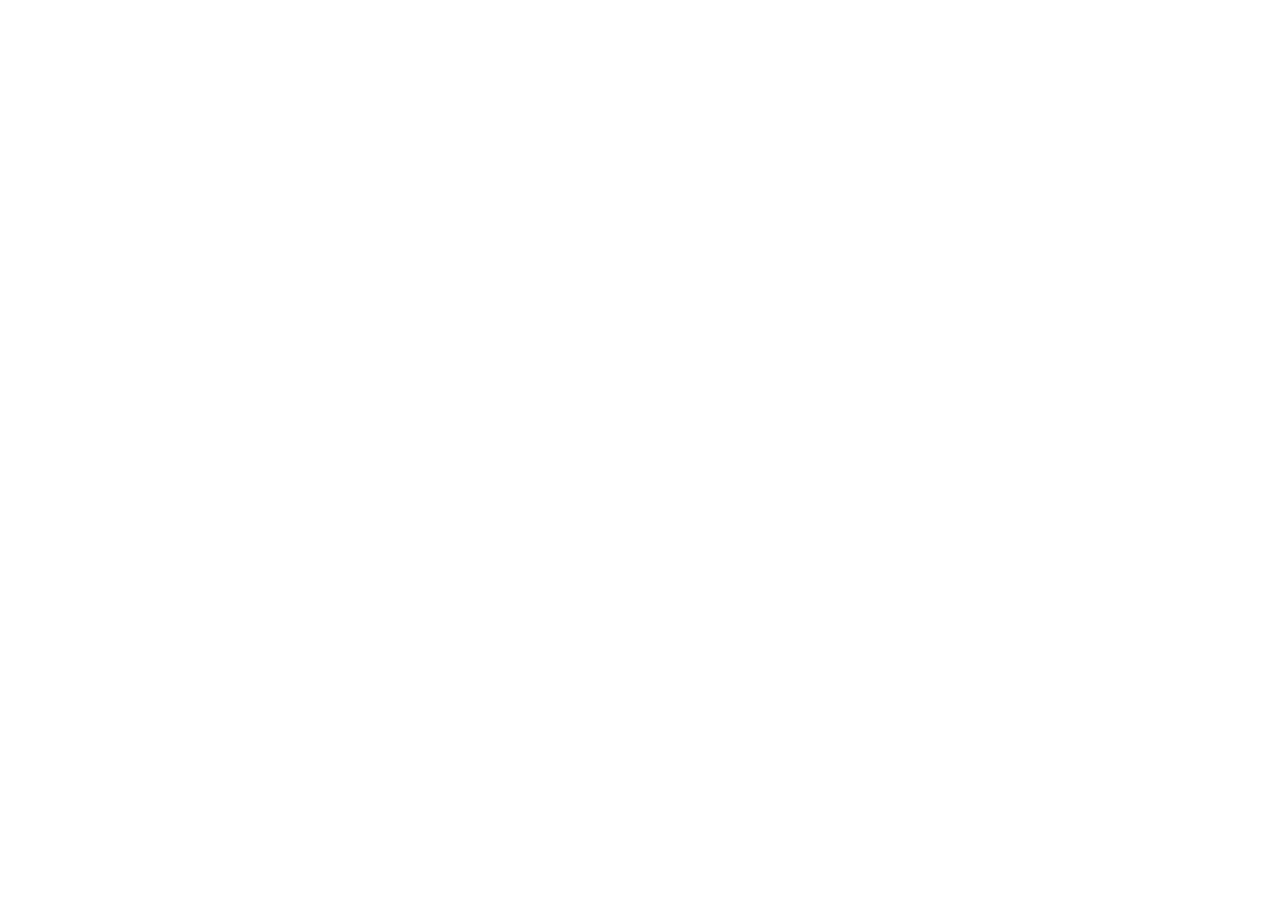
==== index.html @ f0321c80 "init" ====
<!DOCTYPE html>
<html lang="en">
<head>
    <meta charset="UTF-8">
    <meta name="viewport" content="width=device-width, initial-scale=1.0">

    <link rel="stylesheet" href="css/global.css">

    <title>Document</title>
</head>
<body>
    
</body>
</html>
---- css/global.css ----
@import url('https://fonts.googleapis.com/css2?family=Baloo+2:wght@400..800&family=Inter:ital,opsz,wght@0,14..32,100..900;1,14..32,100..900&display=swap');
@import url('https://fonts.googleapis.com/css2?family=Baloo+2:wght@400..800&family=Inter:ital,opsz,wght@0,14..32,100..900;1,14..32,100..900&family=Space+Grotesk:wght@300..700&display=swap');

:root{
    --main:             #FAE100;

    --bg-light:         #fff;
    --bg-dark:          #000;
    --bg-sec:           #1A1A1A;
}


body{
    font-family: "Space Grotesk", sans-serif;
}

h1{
    font-family: "Inter", sans-serif;
}
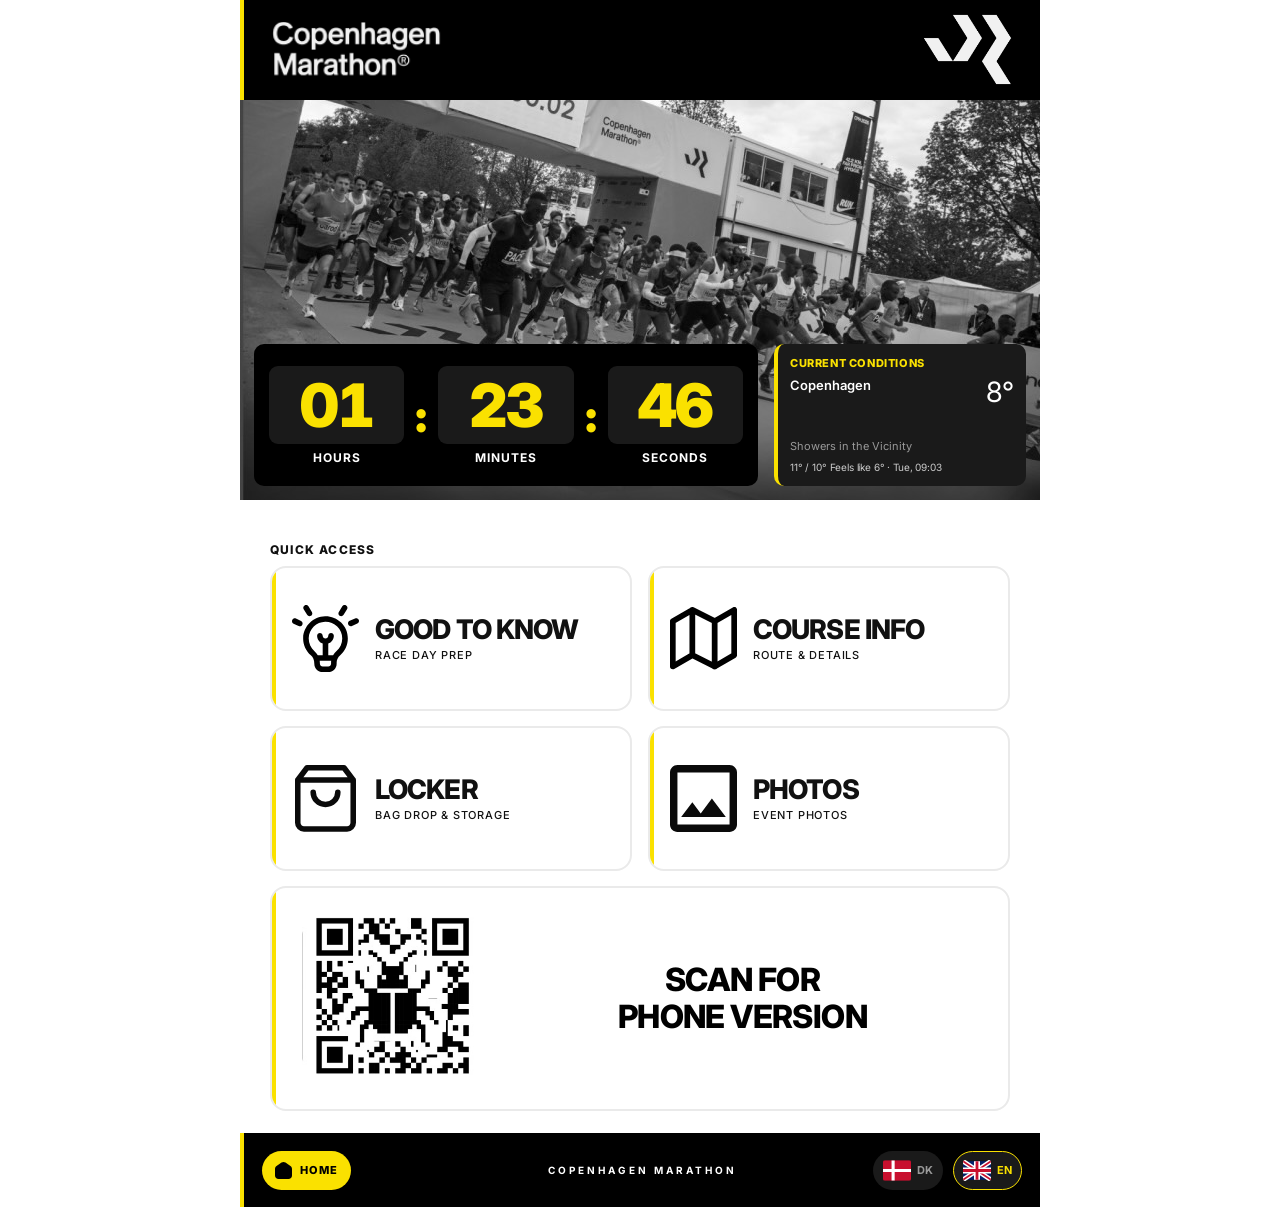
==== commit 53fc676b: "Header + footer, index main page" ====
--- a/index.html
+++ b/index.html
@@ -1,14 +1,184 @@
+
 <!DOCTYPE html>
 <html lang="en">
+
 <head>
     <meta charset="UTF-8">
     <meta name="viewport" content="width=device-width, initial-scale=1.0">
 
+    <title>Copenhagen Marathon | Home</title>
+
     <link rel="stylesheet" href="css/global.css">
+    <link rel="stylesheet" href="index.css">
 
-    <title>Document</title>
+    <script src="Javascript/shared.js" defer></script>
+    <script src="index.js" defer></script>
 </head>
-<body>
-    
+
+<body data-page="home">
+
+    <!-- SHARED HEADER -->
+    <div id="site-header"></div>
+
+    <main class="home-page">
+
+        <!-- HERO SECTION -->
+        <section class="hero-area">
+
+            <img
+                class="hero-image"
+                src="assets/img/home-cropped.jpeg"
+                alt="Runners starting the Copenhagen Marathon"
+            >
+
+            <!-- COUNTDOWN AND WEATHER -->
+            <div class="status-section">
+
+                <div class="countdown" role="timer">
+
+                    <div class="time-unit">
+                        <div class="time-number" id="hours">01</div>
+                        <span class="time-label">HOURS</span>
+                    </div>
+
+                    <span class="time-colon">:</span>
+
+                    <div class="time-unit">
+                        <div class="time-number" id="minutes">23</div>
+                        <span class="time-label">MINUTES</span>
+                    </div>
+
+                    <span class="time-colon">:</span>
+
+                    <div class="time-unit">
+                        <div class="time-number" id="seconds">47</div>
+                        <span class="time-label">SECONDS</span>
+                    </div>
+
+                </div>
+
+                <!-- WEATHER -->
+                <div class="weather">
+
+                    <h2 class="weather-heading">
+                        CURRENT CONDITIONS
+                    </h2>
+
+                    <div class="weather-top">
+                        <span class="weather-city">Copenhagen</span>
+                        <span class="weather-temperature">8°</span>
+                    </div>
+
+                    <p class="weather-description">
+                        Showers in the Vicinity
+                    </p>
+
+                    <p class="weather-details">
+                        11° / 10° Feels like 6° · Tue, 09:03
+                    </p>
+
+                </div>
+
+            </div>
+
+        </section>
+
+
+        <!-- QUICK ACCESS -->
+        <section class="home-content">
+
+            <h2 class="section-heading">QUICK ACCESS</h2>
+
+            <nav class="quick-access" aria-label="Quick access">
+
+                <a href="goodtoknow.html" class="access-card">
+
+                    <img
+                        src="assets/icons/iconGoodToKnow.svg"
+                        alt=""
+                        class="access-icon"
+                    >
+
+                    <div class="access-text">
+                        <h3 class="access-title">GOOD TO KNOW</h3>
+                        <p class="access-subtitle">RACE DAY PREP</p>
+                    </div>
+
+                </a>
+
+
+                <a href="trails.html" class="access-card">
+
+                    <img
+                        src="assets/icons/iconCourse.svg"
+                        alt=""
+                        class="access-icon"
+                    >
+
+                    <div class="access-text">
+                        <h3 class="access-title">COURSE INFO</h3>
+                        <p class="access-subtitle">ROUTE & DETAILS</p>
+                    </div>
+
+                </a>
+
+
+                <a href="lockers.html" class="access-card">
+
+                    <img
+                        src="assets/icons/iconLocker.svg"
+                        alt=""
+                        class="access-icon"
+                    >
+
+                    <div class="access-text">
+                        <h3 class="access-title">LOCKER</h3>
+                        <p class="access-subtitle">BAG DROP & STORAGE</p>
+                    </div>
+
+                </a>
+
+
+                <a href="gallery.html" class="access-card">
+
+                    <img
+                        src="assets/icons/iconPhotos.svg"
+                        alt=""
+                        class="access-icon"
+                    >
+
+                    <div class="access-text">
+                        <h3 class="access-title">PHOTOS</h3>
+                        <p class="access-subtitle">EVENT PHOTOS</p>
+                    </div>
+
+                </a>
+
+            </nav>
+
+
+            <!-- QR CODE -->
+            <div class="qr-card">
+
+                <img
+                    src="assets/img/QR code.jpeg"
+                    alt="QR code for the phone version"
+                    class="qr-image"
+                >
+
+                <div class="qr-text">
+                    SCAN FOR<br>
+                    PHONE VERSION
+                </div>
+
+            </div>
+
+        </section>
+
+    </main>
+
+    <!-- SHARED FOOTER -->
+    <div id="site-footer"></div>
+
 </body>
-</html>+</html>
--- a/css/global.css
+++ b/css/global.css
@@ -1,19 +1,430 @@
-@import url('https://fonts.googleapis.com/css2?family=Baloo+2:wght@400..800&family=Inter:ital,opsz,wght@0,14..32,100..900;1,14..32,100..900&display=swap');
-@import url('https://fonts.googleapis.com/css2?family=Baloo+2:wght@400..800&family=Inter:ital,opsz,wght@0,14..32,100..900;1,14..32,100..900&family=Space+Grotesk:wght@300..700&display=swap');
-
-:root{
-    --main:             #FAE100;
-
-    --bg-light:         #fff;
-    --bg-dark:          #000;
-    --bg-sec:           #1A1A1A;
-}
-
-
-body{
+
+@import url('https://fonts.googleapis.com/css2?family=Baloo+2:wght@400..800&family=Bebas+Neue&family=Inter:wght@400;500;600;700;800;900&family=Space+Grotesk:wght@300..700&display=swap');
+
+
+/* ====================================== */
+/* VARIABLES                              */
+/* ====================================== */
+
+:root {
+    --main: #FAE100;
+
+    --bg-light: #FFFFFF;
+    --bg-dark: #000000;
+    --bg-sec: #1A1A1A;
+
+    --outline: #EAEAEA;
+
+    --kiosk-width: 800px;
+}
+
+
+/* ====================================== */
+/* RESET                                  */
+/* ====================================== */
+
+*,
+*::before,
+*::after {
+    box-sizing: border-box;
+}
+
+html {
+    margin: 0;
+    padding: 0;
+}
+
+body {
+    width: 100%;
+    max-width: var(--kiosk-width);
+
+    margin: 0 auto;
+    padding: 0;
+
+    background: var(--bg-light);
+    color: #111;
+
+    font-family: "Inter", sans-serif;
+}
+
+h1 {
     font-family: "Space Grotesk", sans-serif;
 }
 
-h1{
+/* Preserve original margins for other team pages. */
+main:not(.home-page):not(.trails-main):not(.sleeper-screen) {
+    margin: 25px 25px 0;
+}
+
+
+/* ====================================== */
+/* EXISTING REUSABLE STYLES               */
+/* ====================================== */
+
+.widget {
+    border: 2px solid var(--outline);
+    border-left: 4px solid var(--main);
+
+    border-radius: 16px;
+    padding: 16px 16px 20px;
+}
+
+.widget-heading {
     font-family: "Inter", sans-serif;
-}+    text-transform: uppercase;
+    margin: 0;
+}
+
+.btn-sec {
+    background: var(--main);
+    border-radius: 8px;
+    color: black;
+}
+
+
+/* ====================================== */
+/* SHARED COMPONENT CONTAINERS            */
+/* ====================================== */
+
+#site-header,
+#site-footer {
+    width: 100%;
+}
+
+#site-header:empty,
+#site-footer:empty {
+    display: none;
+}
+
+
+/* ====================================== */
+/* HEADER                                 */
+/* ====================================== */
+
+.cm-header {
+    width: 100%;
+    height: 100px;
+
+    display: flex;
+    align-items: center;
+    justify-content: space-between;
+
+    padding: 0 26px 0 28px;
+
+    background: #000;
+    color: white;
+
+    border-left: 4px solid var(--main);
+}
+
+
+/* WORDMARK - LEFT SIDE */
+
+.cm-header__brand {
+    position: relative;
+
+    display: block;
+    width: 170px;
+    height: 56px;
+
+    flex-shrink: 0;
+    overflow: hidden;
+
+    text-decoration: none;
+}
+
+/*
+   The PNG has transparent empty space.
+   Offset the image so only its visible artwork
+   occupies the wordmark area.
+*/
+
+.cm-header__brand img {
+    position: absolute;
+
+    display: block;
+    width: 230px;
+    height: auto;
+    max-width: none;
+
+    left: -17px;
+    top: -26px;
+}
+
+
+/* PAGE TITLE - SUBPAGES */
+
+.cm-header__title {
+    margin: 0;
+
+    color: white;
+
+    font-family: "Inter", sans-serif;
+    font-size: 22px;
+    font-weight: 800;
+
+    letter-spacing: 1px;
+    line-height: 1.1;
+    text-transform: uppercase;
+}
+
+
+/* MARATHON MARK - RIGHT SIDE */
+
+.cm-header__mark-window {
+    position: relative;
+
+    width: 90px;
+    height: 72px;
+
+    flex-shrink: 0;
+    overflow: hidden;
+}
+
+.cm-header__mark {
+    position: absolute;
+
+    display: block;
+    width: 124px;
+    height: auto;
+    max-width: none;
+
+    left: -24px;
+    top: -19px;
+}
+
+
+/* ====================================== */
+/* HEADER VARIATIONS                      */
+/* ====================================== */
+
+body[data-page="home"] .cm-header__title {
+    display: none;
+}
+
+body:not([data-page="home"]) .cm-header__brand {
+    display: none;
+}
+
+
+/* ====================================== */
+/* FOOTER                                 */
+/* ====================================== */
+
+.cm-footer {
+    width: 100%;
+    min-height: 74px;
+
+    display: grid;
+    grid-template-columns:
+        minmax(0, 1fr)
+        auto
+        minmax(0, 1fr);
+
+    align-items: center;
+
+    gap: 12px;
+    padding: 10px 18px;
+
+    background: #000;
+    color: white;
+
+    border-left: 4px solid var(--main);
+
+    font-family: "Inter", sans-serif;
+}
+
+
+/* HOME BUTTON */
+
+.cm-footer__home {
+    display: flex;
+    align-items: center;
+    justify-content: center;
+
+    width: fit-content;
+    height: 39px;
+
+    gap: 8px;
+    padding: 0 13px;
+
+    background: var(--main);
+    color: #000;
+
+    border-radius: 30px;
+
+    font-size: 11px;
+    font-weight: 800;
+    letter-spacing: 1px;
+
+    text-decoration: none;
+    white-space: nowrap;
+}
+
+.cm-footer__home-icon {
+    width: 17px;
+    height: 17px;
+
+    object-fit: contain;
+}
+
+.cm-footer__home:hover {
+    background: #FFE933;
+}
+
+
+/* CENTER BRANDING */
+
+.cm-footer__branding {
+    color: #FFF;
+
+    font-size: 10px;
+    font-weight: 700;
+    letter-spacing: 3px;
+
+    text-align: center;
+    white-space: nowrap;
+}
+
+
+/* LANGUAGE SELECTOR */
+
+.cm-footer__languages {
+    display: flex;
+    align-items: center;
+    justify-content: flex-end;
+
+    gap: 10px;
+}
+
+
+/* LANGUAGE BUTTONS */
+
+.cm-language-btn {
+    display: flex;
+    align-items: center;
+    justify-content: center;
+
+    height: 39px;
+
+    gap: 6px;
+    padding: 0 9px;
+
+    background: #1A1A1A;
+    color: #999;
+
+    border: 1px solid transparent;
+    border-radius: 25px;
+
+    font-family: "Inter", sans-serif;
+    font-size: 11px;
+    font-weight: 700;
+
+    cursor: pointer;
+}
+
+
+/* FLAGS */
+
+.cm-flag {
+    display: block;
+
+    width: 28px;
+    height: 21px;
+
+    flex-shrink: 0;
+
+    border-radius: 2px;
+    overflow: hidden;
+}
+
+
+/* ACTIVE LANGUAGE */
+
+.cm-language-btn.active {
+    color: var(--main);
+    border-color: var(--main);
+}
+
+.cm-language-btn:hover {
+    border-color: var(--main);
+}
+
+
+/* ====================================== */
+/* SLEEPER EXCEPTION                      */
+/* ====================================== */
+
+body[data-page="sleeper"] #site-header,
+body[data-page="sleeper"] #site-footer {
+    display: none;
+}
+
+
+/* ====================================== */
+/* RESPONSIVE SHARED COMPONENTS           */
+/* ====================================== */
+
+@media (max-width: 600px) {
+
+    .cm-header {
+        height: 80px;
+        padding: 0 16px;
+    }
+
+    .cm-header__title {
+        font-size: 18px;
+    }
+
+    .cm-header__brand {
+        transform: scale(0.85);
+        transform-origin: left center;
+    }
+
+    .cm-header__mark-window {
+        transform: scale(0.85);
+        transform-origin: right center;
+    }
+
+    .cm-footer {
+        min-height: 64px;
+        padding: 8px;
+        gap: 5px;
+    }
+
+    .cm-footer__home {
+        height: 34px;
+        padding: 0 9px;
+
+        gap: 5px;
+        font-size: 9px;
+    }
+
+    .cm-footer__home-icon {
+        width: 13px;
+        height: 13px;
+    }
+
+    .cm-footer__branding {
+        font-size: 7px;
+        letter-spacing: 1px;
+    }
+
+    .cm-footer__languages {
+        gap: 5px;
+    }
+
+    .cm-language-btn {
+        height: 34px;
+        padding: 0 5px;
+
+        gap: 3px;
+        font-size: 9px;
+    }
+
+    .cm-flag {
+        width: 20px;
+        height: 15px;
+    }
+
+}
--- a/index.css
+++ b/index.css
@@ -0,0 +1,533 @@
+
+/* ====================================== */
+/* HOME PAGE                              */
+/* ====================================== */
+
+body[data-page="home"] {
+    background: #FFFFFF;
+}
+
+.home-page {
+    width: 100%;
+    max-width: var(--kiosk-width);
+    margin: 0;
+    padding: 0;
+}
+
+
+/* ====================================== */
+/* HERO IMAGE                             */
+/* ====================================== */
+
+.hero-area {
+    position: relative;
+    isolation: isolate;
+
+    width: 100%;
+    height: 400px;
+
+    overflow: hidden;
+    background: #222;
+}
+
+.hero-image {
+    position: absolute;
+    inset: 0;
+
+    display: block;
+    width: 100%;
+    height: 100%;
+
+    object-fit: cover;
+
+    /* Preserves your corrected image crop */
+    object-position: 50% 43%;
+
+    filter: grayscale(100%);
+}
+
+
+/* ====================================== */
+/* STATUS WIDGETS                         */
+/* ====================================== */
+
+.status-section {
+    position: absolute;
+    z-index: 2;
+
+    left: 14px;
+    right: 14px;
+    bottom: 14px;
+
+    display: grid;
+    grid-template-columns: minmax(0, 2fr) minmax(0, 1fr);
+
+    gap: 16px;
+}
+
+
+/* ====================================== */
+/* COUNTDOWN                              */
+/* ====================================== */
+
+.countdown {
+    width: 100%;
+    height: 142px;
+
+    display: grid;
+
+    grid-template-columns:
+        minmax(0, 1fr)
+        18px
+        minmax(0, 1fr)
+        18px
+        minmax(0, 1fr);
+
+    align-items: center;
+
+    gap: 8px;
+    padding: 12px 15px;
+
+    background: #000;
+    border-radius: 10px;
+}
+
+.time-unit {
+    display: flex;
+    flex-direction: column;
+    align-items: center;
+
+    min-width: 0;
+    gap: 6px;
+}
+
+.time-number {
+    width: 100%;
+    height: 78px;
+
+    display: flex;
+    align-items: center;
+    justify-content: center;
+
+    background: #1A1A1A;
+    color: var(--main);
+
+    border-radius: 9px;
+
+    font-size: 60px;
+    font-weight: 900;
+    line-height: 1;
+    letter-spacing: -2px;
+    font-variant-numeric: tabular-nums;
+}
+
+.time-label {
+    color: white;
+
+    font-size: 12px;
+    font-weight: 700;
+    letter-spacing: 1px;
+    text-align: center;
+    white-space: nowrap;
+}
+
+.time-colon {
+    height: 78px;
+
+    display: flex;
+    align-items: center;
+    justify-content: center;
+
+    color: var(--main);
+
+    font-size: 46px;
+    font-weight: 900;
+    line-height: 1;
+}
+
+
+/* ====================================== */
+/* WEATHER                                */
+/* ====================================== */
+
+.weather {
+    width: 100%;
+    min-width: 0;
+    height: 142px;
+
+    display: flex;
+    flex-direction: column;
+
+    padding: 13px 12px;
+
+    background: #1A1A1A;
+    color: #FFFFFF;
+
+    border-left: 4px solid var(--main);
+    border-radius: 10px;
+
+    overflow: hidden;
+}
+
+.weather-heading {
+    margin: 0 0 8px;
+
+    color: var(--main);
+
+    font-size: 11px;
+    font-weight: 800;
+    letter-spacing: 0.6px;
+    line-height: 1.2;
+    white-space: nowrap;
+}
+
+.weather-top {
+    display: flex;
+    align-items: flex-start;
+    justify-content: space-between;
+
+    gap: 5px;
+    min-width: 0;
+}
+
+.weather-city {
+    font-size: 13px;
+    font-weight: 600;
+    line-height: 1.2;
+}
+
+.weather-temperature {
+    flex-shrink: 0;
+
+    font-size: 28px;
+    font-weight: 400;
+    line-height: 1;
+}
+
+.weather-description {
+    margin: auto 0 8px;
+
+    color: #999;
+
+    font-size: 11px;
+    line-height: 1.2;
+    white-space: nowrap;
+}
+
+.weather-details {
+    margin: 0;
+
+    color: #CCC;
+
+    font-size: 10px;
+    line-height: 1.2;
+    letter-spacing: -0.15px;
+    white-space: nowrap;
+}
+
+
+/* ====================================== */
+/* MAIN CONTENT                           */
+/* ====================================== */
+
+.home-content {
+    width: 100%;
+
+    padding: 42px 30px 22px;
+
+    background: #FFF;
+}
+
+.section-heading {
+    margin: 0 0 9px;
+
+    font-size: 12px;
+    font-weight: 800;
+    letter-spacing: 1.2px;
+}
+
+
+/* ====================================== */
+/* QUICK ACCESS GRID                      */
+/* ====================================== */
+
+.quick-access {
+    display: grid;
+    grid-template-columns: repeat(2, minmax(0, 1fr));
+
+    gap: 15px 16px;
+}
+
+
+/* ====================================== */
+/* QUICK ACCESS CARDS                     */
+/* ====================================== */
+
+.access-card {
+    position: relative;
+
+    display: flex;
+    align-items: center;
+
+    width: 100%;
+    height: 145px;
+    min-width: 0;
+
+    gap: 16px;
+    padding: 16px 15px 16px 20px;
+
+    background: white;
+    color: #111;
+
+    border: 2px solid var(--outline);
+    border-radius: 16px;
+
+    text-decoration: none;
+    overflow: hidden;
+}
+
+.access-card::before {
+    content: "";
+
+    position: absolute;
+    top: 0;
+    bottom: 0;
+    left: 0;
+
+    width: 4px;
+    background: var(--main);
+}
+
+.access-icon {
+    display: block;
+
+    width: 67px;
+    height: 67px;
+
+    flex-shrink: 0;
+    object-fit: contain;
+}
+
+.access-text {
+    display: flex;
+    flex-direction: column;
+    justify-content: center;
+
+    min-width: 0;
+}
+
+.access-title {
+    margin: 0;
+
+    font-size: 27px;
+    font-weight: 800;
+    line-height: 1.1;
+    letter-spacing: -0.9px;
+    white-space: nowrap;
+}
+
+.access-subtitle {
+    margin: 4px 0 0;
+
+    font-size: 11px;
+    font-weight: 500;
+    letter-spacing: 0.8px;
+    white-space: nowrap;
+}
+
+.access-card:hover {
+    background: #FAFAFA;
+}
+
+.access-card:focus-visible {
+    outline: 3px solid var(--main);
+    outline-offset: 3px;
+}
+
+
+/* ====================================== */
+/* QR CODE                                */
+/* ====================================== */
+
+.qr-card {
+    position: relative;
+
+    width: 100%;
+    height: 225px;
+
+    display: flex;
+    align-items: center;
+    justify-content: space-between;
+
+    gap: 30px;
+
+    margin-top: 15px;
+    padding: 20px 30px;
+
+    background: white;
+
+    border: 2px solid var(--outline);
+    border-radius: 16px;
+
+    overflow: hidden;
+}
+
+.qr-card::before {
+    content: "";
+
+    position: absolute;
+
+    top: 0;
+    bottom: 0;
+    left: 0;
+
+    width: 4px;
+    background: var(--main);
+}
+
+.qr-image {
+    display: block;
+
+    width: 175px;
+    height: 175px;
+
+    flex-shrink: 0;
+    object-fit: contain;
+}
+
+.qr-text {
+    flex: 1;
+
+    color: black;
+
+    font-size: 32px;
+    font-weight: 800;
+    line-height: 1.15;
+    letter-spacing: -0.6px;
+    text-align: center;
+}
+
+
+/* ====================================== */
+/* RESPONSIVE                            */
+/* ====================================== */
+
+@media (max-width: 799px) {
+
+    .hero-area {
+        height: 50vw;
+    }
+
+    .status-section {
+        left: 1.75vw;
+        right: 1.75vw;
+        bottom: 1.75vw;
+        gap: 2vw;
+    }
+
+    .countdown,
+    .weather {
+        height: 17.75vw;
+    }
+
+    .countdown {
+        grid-template-columns:
+            minmax(0, 1fr)
+            2.25vw
+            minmax(0, 1fr)
+            2.25vw
+            minmax(0, 1fr);
+
+        gap: 1vw;
+        padding: 1.5vw 1.875vw;
+    }
+
+    .time-number {
+        height: 9.75vw;
+        font-size: 7.5vw;
+    }
+
+    .time-label {
+        font-size: 1.5vw;
+        letter-spacing: 0.125vw;
+    }
+
+    .time-colon {
+        height: 9.75vw;
+        font-size: 5.75vw;
+    }
+
+    .weather {
+        padding: 1.625vw 1.5vw;
+    }
+
+    .weather-heading {
+        font-size: 1.375vw;
+        margin-bottom: 1vw;
+        letter-spacing: 0.075vw;
+    }
+
+    .weather-city {
+        font-size: 1.625vw;
+    }
+
+    .weather-temperature {
+        font-size: 3.5vw;
+    }
+
+    .weather-description {
+        font-size: 1.375vw;
+        margin-bottom: 1vw;
+    }
+
+    .weather-details {
+        font-size: 1.25vw;
+    }
+
+    .home-content {
+        padding: 5.25vw 3.75vw 2.75vw;
+    }
+
+    .section-heading {
+        font-size: 1.5vw;
+    }
+
+    .quick-access {
+        gap: 1.875vw 2vw;
+    }
+
+    .access-card {
+        height: 18.125vw;
+        gap: 2vw;
+        padding: 2vw 1.875vw 2vw 2.5vw;
+    }
+
+    .access-icon {
+        width: 8.375vw;
+        height: 8.375vw;
+    }
+
+    .access-title {
+        font-size: 3.375vw;
+        letter-spacing: -0.1125vw;
+    }
+
+    .access-subtitle {
+        font-size: 1.375vw;
+    }
+
+    .qr-card {
+        height: 28.125vw;
+        padding: 2.5vw 3.75vw;
+        gap: 3.75vw;
+    }
+
+    .qr-image {
+        width: 21.875vw;
+        height: 21.875vw;
+    }
+
+    .qr-text {
+        font-size: 4vw;
+    }
+}
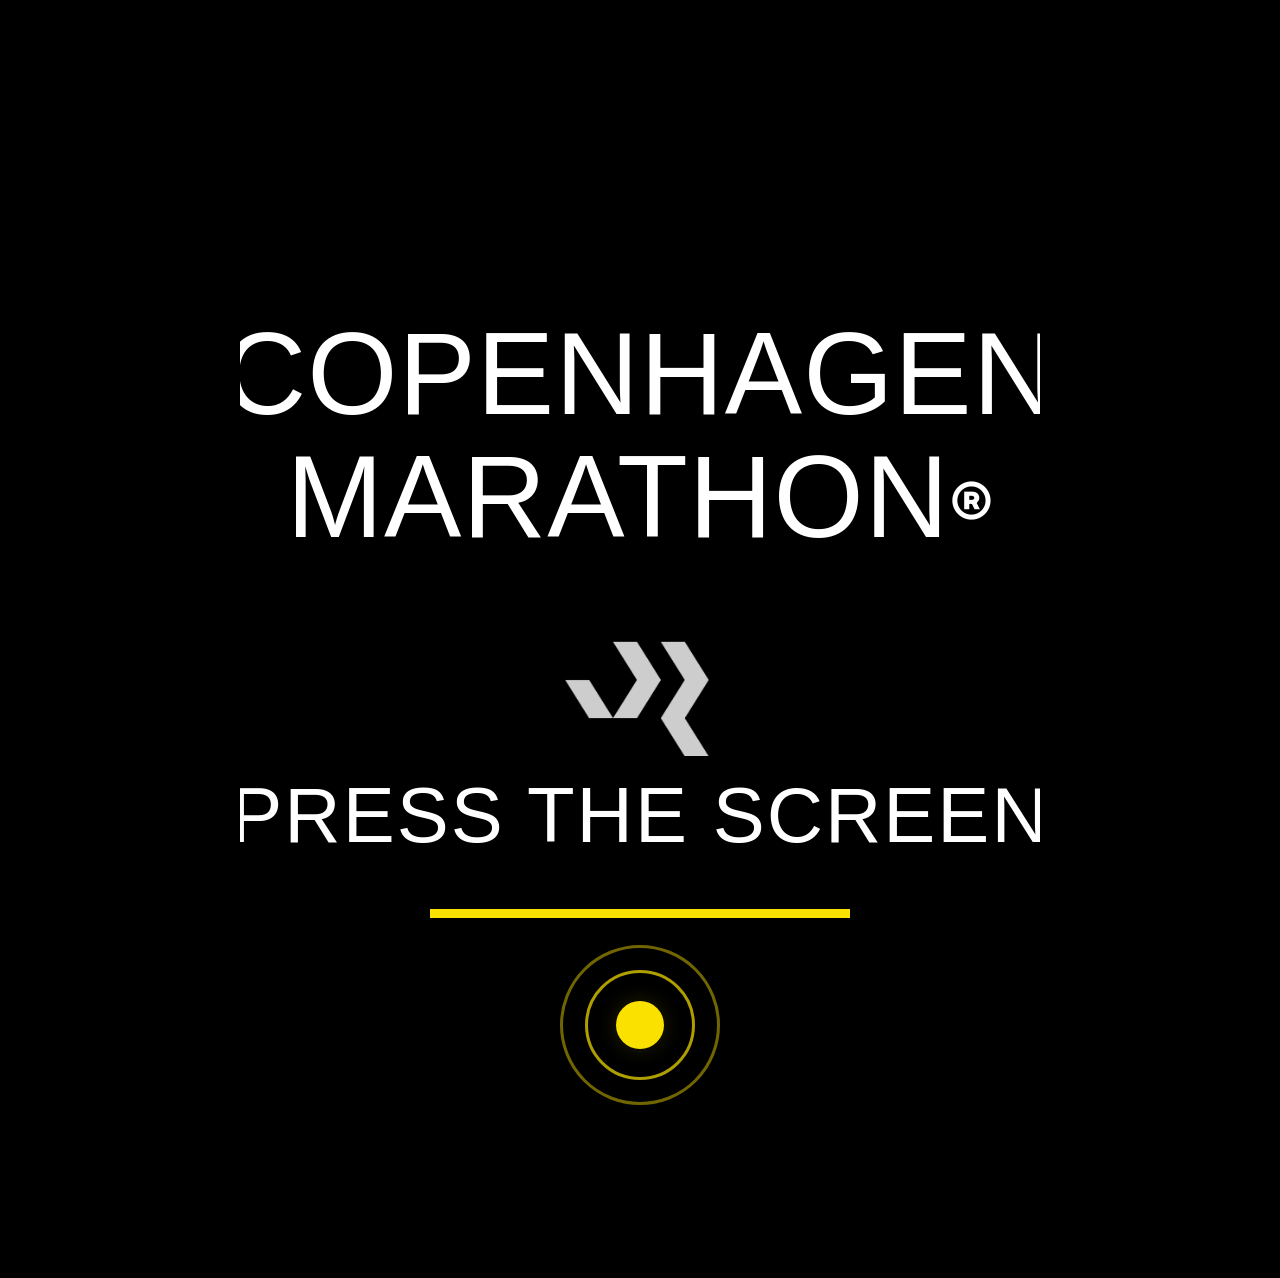
==== commit bdb88775: "cleanup+headers" ====
--- a/index.html
+++ b/index.html
@@ -6,179 +6,113 @@
     <meta charset="UTF-8">
     <meta name="viewport" content="width=device-width, initial-scale=1.0">
 
-    <title>Copenhagen Marathon | Home</title>
+    <title>Welcome | Copenhagen Marathon</title>
 
     <link rel="stylesheet" href="css/global.css">
-    <link rel="stylesheet" href="index.css">
+    <link rel="stylesheet" href="css/sleeper.css">
 
-    <script src="Javascript/shared.js" defer></script>
-    <script src="index.js" defer></script>
+    <script src="scripts/sleeper.js" defer></script>
 </head>
 
-<body data-page="home">
+<body class="sleeper-page" data-page="sleeper">
 
-    <!-- SHARED HEADER -->
-    <div id="site-header"></div>
+    <main class="sleeper-screen">
 
-    <main class="home-page">
+        <!-- ================================= -->
+        <!-- BACKGROUND VIDEO                  -->
+        <!-- ================================= -->
 
-        <!-- HERO SECTION -->
-        <section class="hero-area">
+        <video
+            class="sleeper-video"
+            id="sleeperVideo"
+            autoplay
+            muted
+            loop
+            playsinline
+            preload="auto"
+            aria-hidden="true"
+        >
+            <source
+                src="assets/img/Sleeperpage.mov"
+                type="video/quicktime"
+            >
+        </video>
 
-            <img
-                class="hero-image"
-                src="assets/img/home-cropped.jpeg"
-                alt="Runners starting the Copenhagen Marathon"
-            >
 
-            <!-- COUNTDOWN AND WEATHER -->
-            <div class="status-section">
+        <!-- DARK VIDEO OVERLAY -->
+        <div class="sleeper-overlay"></div>
 
-                <div class="countdown" role="timer">
 
-                    <div class="time-unit">
-                        <div class="time-number" id="hours">01</div>
-                        <span class="time-label">HOURS</span>
+        <!-- ================================= -->
+        <!-- MAIN CONTENT                      -->
+        <!-- ================================= -->
+
+        <div class="sleeper-content">
+
+            <!-- COPENHAGEN MARATHON TITLE -->
+            <h1 class="sleeper-title">
+
+                <span>COPENHAGEN</span>
+
+                <span>
+                    MARATHON<sup>®</sup>
+                </span>
+
+            </h1>
+
+
+            <!-- OFFICIAL MARATHON LOGO MARK -->
+            <div class="sleeper-mark-window">
+
+                <img
+                    src="assets/img/copenhagen-marathon-logo-mark.png"
+                    alt=""
+                    class="sleeper-logo"
+                >
+
+            </div>
+
+
+            <!-- ================================= -->
+            <!-- PRESS THE SCREEN                  -->
+            <!-- ================================= -->
+
+            <div class="sleeper-instruction">
+
+                <h2>PRESS THE SCREEN</h2>
+
+                <!-- YELLOW LINE -->
+                <div class="sleeper-line"></div>
+
+
+                <!-- ANIMATED TOUCH BUTTON -->
+                <div class="touch-circle">
+
+                    <div class="touch-circle-inner">
+
+                        <div class="touch-dot"></div>
+
                     </div>
-
-                    <span class="time-colon">:</span>
-
-                    <div class="time-unit">
-                        <div class="time-number" id="minutes">23</div>
-                        <span class="time-label">MINUTES</span>
-                    </div>
-
-                    <span class="time-colon">:</span>
-
-                    <div class="time-unit">
-                        <div class="time-number" id="seconds">47</div>
-                        <span class="time-label">SECONDS</span>
-                    </div>
-
-                </div>
-
-                <!-- WEATHER -->
-                <div class="weather">
-
-                    <h2 class="weather-heading">
-                        CURRENT CONDITIONS
-                    </h2>
-
-                    <div class="weather-top">
-                        <span class="weather-city">Copenhagen</span>
-                        <span class="weather-temperature">8°</span>
-                    </div>
-
-                    <p class="weather-description">
-                        Showers in the Vicinity
-                    </p>
-
-                    <p class="weather-details">
-                        11° / 10° Feels like 6° · Tue, 09:03
-                    </p>
 
                 </div>
 
             </div>
 
-        </section>
+        </div>
 
 
-        <!-- QUICK ACCESS -->
-        <section class="home-content">
+        <!-- ================================= -->
+        <!-- CLICKABLE SCREEN                   -->
+        <!-- ================================= -->
 
-            <h2 class="section-heading">QUICK ACCESS</h2>
-
-            <nav class="quick-access" aria-label="Quick access">
-
-                <a href="goodtoknow.html" class="access-card">
-
-                    <img
-                        src="assets/icons/iconGoodToKnow.svg"
-                        alt=""
-                        class="access-icon"
-                    >
-
-                    <div class="access-text">
-                        <h3 class="access-title">GOOD TO KNOW</h3>
-                        <p class="access-subtitle">RACE DAY PREP</p>
-                    </div>
-
-                </a>
-
-
-                <a href="trails.html" class="access-card">
-
-                    <img
-                        src="assets/icons/iconCourse.svg"
-                        alt=""
-                        class="access-icon"
-                    >
-
-                    <div class="access-text">
-                        <h3 class="access-title">COURSE INFO</h3>
-                        <p class="access-subtitle">ROUTE & DETAILS</p>
-                    </div>
-
-                </a>
-
-
-                <a href="lockers.html" class="access-card">
-
-                    <img
-                        src="assets/icons/iconLocker.svg"
-                        alt=""
-                        class="access-icon"
-                    >
-
-                    <div class="access-text">
-                        <h3 class="access-title">LOCKER</h3>
-                        <p class="access-subtitle">BAG DROP & STORAGE</p>
-                    </div>
-
-                </a>
-
-
-                <a href="gallery.html" class="access-card">
-
-                    <img
-                        src="assets/icons/iconPhotos.svg"
-                        alt=""
-                        class="access-icon"
-                    >
-
-                    <div class="access-text">
-                        <h3 class="access-title">PHOTOS</h3>
-                        <p class="access-subtitle">EVENT PHOTOS</p>
-                    </div>
-
-                </a>
-
-            </nav>
-
-
-            <!-- QR CODE -->
-            <div class="qr-card">
-
-                <img
-                    src="assets/img/QR code.jpeg"
-                    alt="QR code for the phone version"
-                    class="qr-image"
-                >
-
-                <div class="qr-text">
-                    SCAN FOR<br>
-                    PHONE VERSION
-                </div>
-
-            </div>
-
-        </section>
+        <button
+            class="sleeper-enter"
+            id="enterKiosk"
+            type="button"
+            aria-label="Press to enter the Copenhagen Marathon kiosk"
+        ></button>
 
     </main>
 
-    <!-- SHARED FOOTER -->
-    <div id="site-footer"></div>
-
 </body>
 </html>
--- a/css/global.css
+++ b/css/global.css
@@ -1,6 +1,5 @@
-
-@import url('https://fonts.googleapis.com/css2?family=Baloo+2:wght@400..800&family=Bebas+Neue&family=Inter:wght@400;500;600;700;800;900&family=Space+Grotesk:wght@300..700&display=swap');
-
+@import url('https://fonts.googleapis.com/css2?family=Baloo+2:wght@400..800&family=Inter:ital,opsz,wght@0,14..32,100..900;1,14..32,100..900&display=swap');
+@import url('https://fonts.googleapis.com/css2?family=Baloo+2:wght@400..800&family=Inter:ital,opsz,wght@0,14..32,100..900;1,14..32,100..900&family=Space+Grotesk:wght@300..700&display=swap');
 
 /* ====================================== */
 /* VARIABLES                              */
@@ -12,6 +11,7 @@
     --bg-light: #FFFFFF;
     --bg-dark: #000000;
     --bg-sec: #1A1A1A;
+    --danger: #B91C1C;
 
     --outline: #EAEAEA;
 
@@ -51,9 +51,8 @@
     font-family: "Space Grotesk", sans-serif;
 }
 
-/* Preserve original margins for other team pages. */
-main:not(.home-page):not(.trails-main):not(.sleeper-screen) {
-    margin: 25px 25px 0;
+main{
+    margin: 25px 25px 0px 25px;
 }
 
 
@@ -67,6 +66,8 @@
 
     border-radius: 16px;
     padding: 16px 16px 20px;
+
+    width: 100%;
 }
 
 .widget-heading {
@@ -76,8 +77,14 @@
 }
 
 .btn-sec {
-    background: var(--main);
+    background-color: var(--main);
+    border: none;
     border-radius: 8px;
+    font-family: "Inter", sans-serif;
+    font-size: 1.5rem;
+    font-weight: bold;
+    text-transform: uppercase;
+    padding: 16px 32px;
     color: black;
 }
 
--- a/css/sleeper.css
+++ b/css/sleeper.css
@@ -0,0 +1,414 @@
+
+/* ====================================== */
+/* SLEEPER PAGE                           */
+/* ====================================== */
+
+.sleeper-page {
+    width: 100%;
+    max-width: var(--kiosk-width);
+
+    margin: 0 auto;
+    padding: 0;
+
+    background: #000;
+    color: white;
+}
+
+
+/* ====================================== */
+/* MAIN SLEEPER SCREEN                    */
+/* ====================================== */
+
+.sleeper-screen {
+    position: relative;
+    isolation: isolate;
+
+    width: 100%;
+    max-width: var(--kiosk-width);
+
+    /* Same portrait proportions as Figma */
+    aspect-ratio: 686 / 1096;
+    min-height: 100svh;
+
+    margin: 0;
+    padding: 0;
+
+    overflow: hidden;
+    background: #000;
+}
+
+
+/* ====================================== */
+/* BACKGROUND VIDEO                       */
+/* ====================================== */
+
+.sleeper-video {
+    position: absolute;
+
+    inset: 0;
+
+    width: 100%;
+    height: 100%;
+
+    object-fit: cover;
+    object-position: center center;
+
+    filter: grayscale(100%) brightness(0.55);
+
+    z-index: 0;
+}
+
+
+/* ====================================== */
+/* DARK VIDEO OVERLAY                     */
+/* ====================================== */
+
+.sleeper-overlay {
+    position: absolute;
+    inset: 0;
+
+    z-index: 1;
+
+    background: linear-gradient(
+        to bottom,
+        rgba(0, 0, 0, 0.98) 0%,
+        rgba(0, 0, 0, 0.97) 37%,
+        rgba(0, 0, 0, 0.85) 50%,
+        rgba(0, 0, 0, 0.55) 72%,
+        rgba(0, 0, 0, 0.72) 100%
+    );
+
+    pointer-events: none;
+}
+
+
+/* ====================================== */
+/* CONTENT POSITION                       */
+/* ====================================== */
+
+.sleeper-content {
+    position: absolute;
+
+    top: 24.5%;
+    left: 0;
+    right: 0;
+
+    z-index: 2;
+
+    display: flex;
+    flex-direction: column;
+    align-items: center;
+
+    width: 100%;
+
+    text-align: center;
+
+    pointer-events: none;
+}
+
+
+/* ====================================== */
+/* COPENHAGEN MARATHON TITLE              */
+/* ====================================== */
+
+.sleeper-title {
+    display: flex;
+    flex-direction: column;
+    align-items: center;
+
+    width: 100%;
+
+    margin: 0;
+    padding: 0;
+
+    color: #FFF;
+
+    font-family: "Bebas Neue", sans-serif;
+    font-size: 116px;
+    font-weight: 400;
+    letter-spacing: 1px;
+    line-height: 1.06;
+
+    text-align: center;
+}
+
+.sleeper-title span {
+    display: block;
+    white-space: nowrap;
+}
+
+.sleeper-title sup {
+    display: inline-block;
+
+    position: relative;
+    top: -0.09em;
+
+    font-family: "Inter", sans-serif;
+    font-size: 0.58em;
+    font-weight: 700;
+    line-height: 1;
+    vertical-align: baseline;
+}
+
+
+/* ====================================== */
+/* OFFICIAL MARATHON LOGO                 */
+/* ====================================== */
+
+.sleeper-mark-window {
+    position: relative;
+
+    width: 150px;
+    height: 117px;
+
+    margin: 82px auto 0;
+
+    overflow: hidden;
+}
+
+/*
+   Crops the transparent padding inside the
+   official logo-mark PNG without modifying it.
+*/
+
+.sleeper-logo {
+    position: absolute;
+
+    display: block;
+
+    width: 204px;
+    height: auto;
+    max-width: none;
+
+    left: -39px;
+    top: -32px;
+
+    object-fit: contain;
+
+    opacity: 0.85;
+}
+
+
+/* ====================================== */
+/* TOUCH INSTRUCTION                      */
+/* ====================================== */
+
+.sleeper-instruction {
+    display: flex;
+    flex-direction: column;
+    align-items: center;
+
+    width: 100%;
+
+    margin-top: 18px;
+}
+
+.sleeper-instruction h2 {
+    margin: 0;
+
+    color: #FFF;
+
+    font-family: "Bebas Neue", sans-serif;
+    font-size: 78px;
+    font-weight: 400;
+
+    letter-spacing: 2px;
+    line-height: 1;
+
+    white-space: nowrap;
+}
+
+
+/* ====================================== */
+/* YELLOW LINE                            */
+/* ====================================== */
+
+.sleeper-line {
+    width: 420px;
+    height: 9px;
+
+    margin-top: 55px;
+
+    background: var(--main);
+}
+
+
+/* ====================================== */
+/* TOUCH CIRCLE                           */
+/* ====================================== */
+
+.touch-circle {
+    position: relative;
+
+    display: flex;
+    align-items: center;
+    justify-content: center;
+
+    width: 160px;
+    height: 160px;
+
+    margin-top: 27px;
+
+    border: 3px solid rgba(250, 225, 0, 0.45);
+    border-radius: 50%;
+
+    animation: touchPulse 2.5s ease-in-out infinite;
+}
+
+.touch-circle-inner {
+    display: flex;
+    align-items: center;
+    justify-content: center;
+
+    width: 110px;
+    height: 110px;
+
+    border: 3px solid rgba(250, 225, 0, 0.7);
+    border-radius: 50%;
+}
+
+.touch-dot {
+    width: 48px;
+    height: 48px;
+
+    background: var(--main);
+    border-radius: 50%;
+
+    box-shadow: 0 0 20px rgba(250, 225, 0, 0.15);
+
+    animation: dotPulse 2.5s ease-in-out infinite;
+}
+
+
+/* ====================================== */
+/* TOUCH ANIMATIONS                       */
+/* ====================================== */
+
+@keyframes touchPulse {
+
+    0%, 100% {
+        transform: scale(1);
+        opacity: 0.8;
+    }
+
+    50% {
+        transform: scale(1.06);
+        opacity: 1;
+    }
+
+}
+
+@keyframes dotPulse {
+
+    0%, 100% {
+        transform: scale(1);
+    }
+
+    50% {
+        transform: scale(0.88);
+    }
+
+}
+
+
+/* ====================================== */
+/* CLICKABLE OVERLAY                      */
+/* ====================================== */
+
+.sleeper-enter {
+    position: absolute;
+    inset: 0;
+
+    width: 100%;
+    height: 100%;
+
+    z-index: 5;
+
+    margin: 0;
+    padding: 0;
+
+    background: transparent;
+    border: none;
+
+    cursor: pointer;
+}
+
+.sleeper-enter:focus-visible {
+    outline: 4px solid var(--main);
+    outline-offset: -4px;
+}
+
+
+/* ====================================== */
+/* RESPONSIVE                             */
+/* ====================================== */
+
+@media (max-width: 799px) {
+
+    .sleeper-title {
+        font-size: 14.5vw;
+        letter-spacing: 0.125vw;
+    }
+
+    .sleeper-mark-window {
+        width: 18.75vw;
+        height: 14.625vw;
+
+        margin-top: 10.25vw;
+    }
+
+    .sleeper-logo {
+        width: 25.5vw;
+
+        left: -4.875vw;
+        top: -4vw;
+    }
+
+    .sleeper-instruction {
+        margin-top: 2.25vw;
+    }
+
+    .sleeper-instruction h2 {
+        font-size: 9.75vw;
+        letter-spacing: 0.25vw;
+    }
+
+    .sleeper-line {
+        width: 52.5vw;
+        height: 1.125vw;
+
+        margin-top: 6.875vw;
+    }
+
+    .touch-circle {
+        width: 20vw;
+        height: 20vw;
+
+        margin-top: 3.375vw;
+    }
+
+    .touch-circle-inner {
+        width: 13.75vw;
+        height: 13.75vw;
+    }
+
+    .touch-dot {
+        width: 6vw;
+        height: 6vw;
+    }
+
+}
+
+
+/* ====================================== */
+/* REDUCED MOTION SUPPORT                 */
+/* ====================================== */
+
+@media (prefers-reduced-motion: reduce) {
+
+    .touch-circle,
+    .touch-dot {
+        animation: none;
+    }
+
+}
